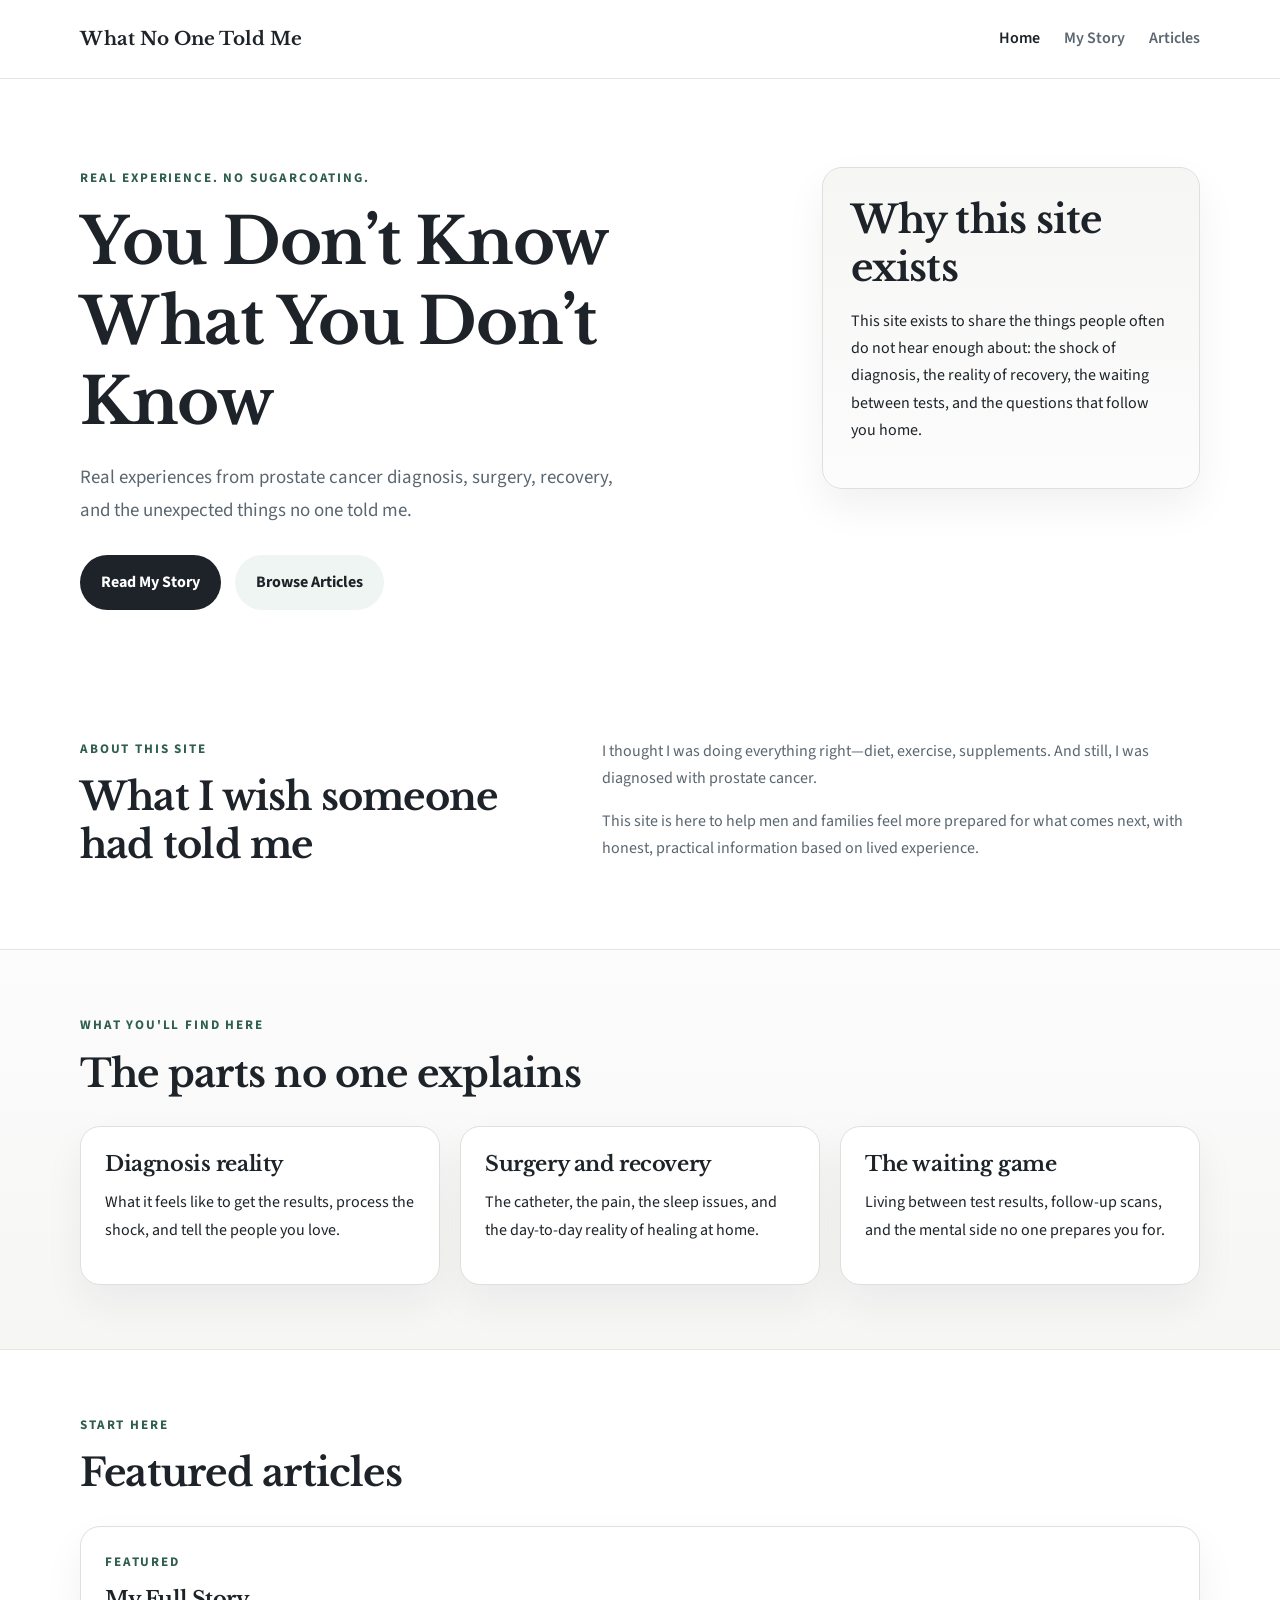
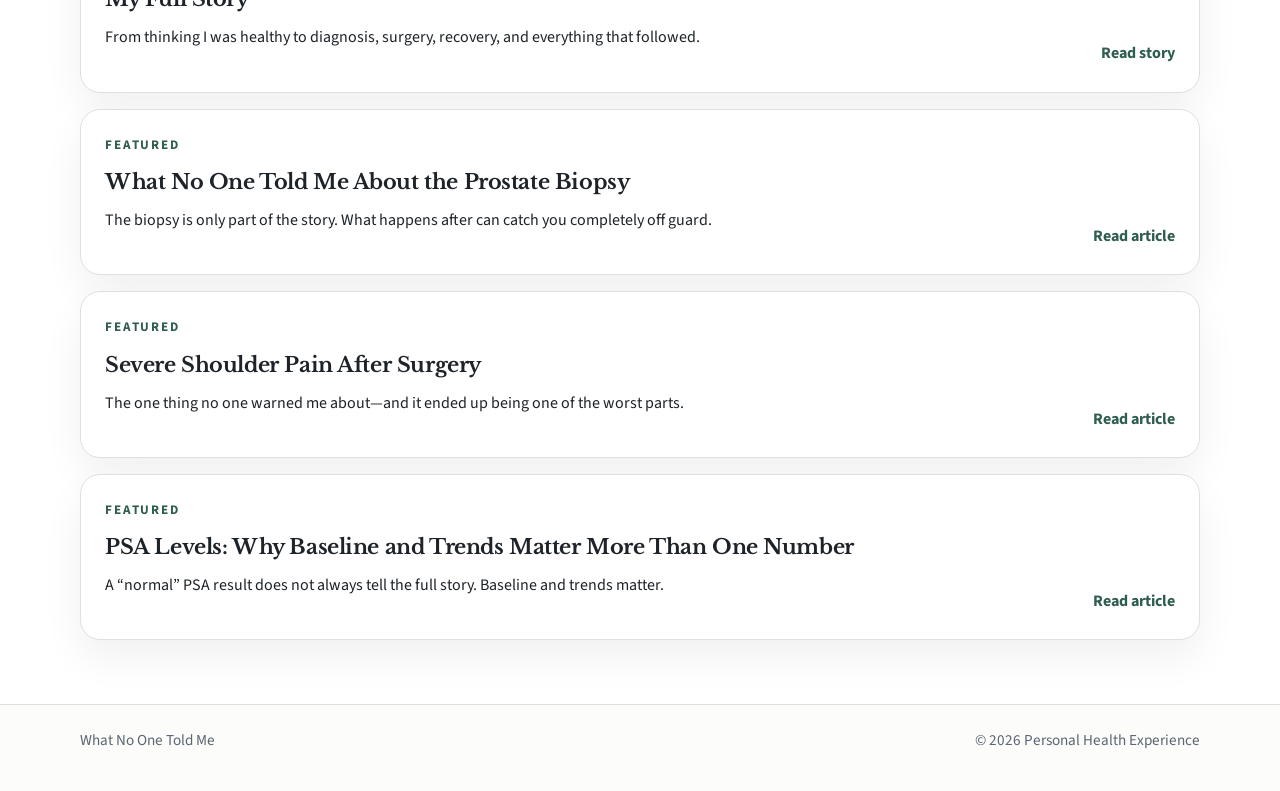
==== index.html @ bbd8e431 "Add files via upload" ====
<!DOCTYPE html>
<html lang="en">
<head>
  <meta charset="UTF-8">
  <meta name="viewport" content="width=device-width, initial-scale=1.0">
  <title>What No One Told Me</title>
  <meta
    name="description"
    content="Real experiences from prostate cancer diagnosis, surgery, recovery, and the unexpected things no one told me."
  >
  <link rel="preconnect" href="https://fonts.googleapis.com">
  <link rel="preconnect" href="https://fonts.gstatic.com" crossorigin>
  <link
    href="https://fonts.googleapis.com/css2?family=Libre+Baskerville:wght@400;700&family=Source+Sans+3:wght@400;500;600;700&display=swap"
    rel="stylesheet"
  >
  <link rel="stylesheet" href="styles.css">
</head>
<body>
  <header class="site-header">
    <div class="container">
      <nav class="navbar" aria-label="Main navigation">
        <a class="brand" href="index.html">What No One Told Me</a>
        <button class="nav-toggle" type="button" aria-expanded="false" aria-controls="site-menu">
          Menu
        </button>
        <div class="nav-links" id="site-menu">
          <a class="active" href="index.html">Home</a>
          <a href="story.html">My Story</a>
          <a href="articles.html">Articles</a>
        </div>
      </nav>
    </div>
  </header>

  <main>
    <section class="hero">
      <div class="container hero-grid">
        <div>
          <p class="eyebrow">Real experience. No sugarcoating.</p>
          <h1>You Don’t Know What You Don’t Know</h1>
          <p class="lead">
            Real experiences from prostate cancer diagnosis, surgery, recovery, and the unexpected things no one told me.
          </p>
          <div class="hero-actions">
            <a class="button" href="story.html">Read My Story</a>
            <a class="button button-secondary" href="articles.html">Browse Articles</a>
          </div>
        </div>
        <aside class="hero-panel">
          <h2>Why this site exists</h2>
          <p>
            This site exists to share the things people often do not hear enough about: the shock of diagnosis,
            the reality of recovery, the waiting between tests, and the questions that follow you home.
          </p>
        </aside>
      </div>
    </section>

    <section class="section">
      <div class="container section-grid">
        <div>
          <p class="section-label">About this site</p>
          <h2>What I wish someone had told me</h2>
        </div>
        <div class="section-copy">
          <p>
            I thought I was doing everything right—diet, exercise, supplements. And still, I was diagnosed with prostate cancer.
          </p>
          <p>
            This site is here to help men and families feel more prepared for what comes next, with honest, practical information based on lived experience.
          </p>
        </div>
      </div>
    </section>

    <section class="section section-muted">
      <div class="container">
        <div class="section-heading">
          <p class="section-label">What you'll find here</p>
          <h2>The parts no one explains</h2>
        </div>
        <div class="cards">
          <article class="info-card">
            <h3>Diagnosis reality</h3>
            <p>What it feels like to get the results, process the shock, and tell the people you love.</p>
          </article>
          <article class="info-card">
            <h3>Surgery and recovery</h3>
            <p>The catheter, the pain, the sleep issues, and the day-to-day reality of healing at home.</p>
          </article>
          <article class="info-card">
            <h3>The waiting game</h3>
            <p>Living between test results, follow-up scans, and the mental side no one prepares you for.</p>
          </article>
        </div>
      </div>
    </section>

    <section class="section">
      <div class="container">
        <div class="section-heading">
          <p class="section-label">Start here</p>
          <h2>Featured articles</h2>
        </div>
        <div class="article-list">
          <article class="article-card">
            <div>
              <p class="meta">Featured</p>
              <h3><a href="story.html">My Full Story</a></h3>
              <p>
                From thinking I was healthy to diagnosis, surgery, recovery, and everything that followed.
              </p>
            </div>
            <a class="text-link" href="story.html">Read story</a>
          </article>

          <article class="article-card">
            <div>
              <p class="meta">Featured</p>
              <h3><a href="biopsy.html">What No One Told Me About the Prostate Biopsy</a></h3>
              <p>
                The biopsy is only part of the story. What happens after can catch you completely off guard.
              </p>
            </div>
            <a class="text-link" href="biopsy.html">Read article</a>
          </article>

          <article class="article-card">
            <div>
              <p class="meta">Featured</p>
              <h3><a href="article.html">Severe Shoulder Pain After Surgery</a></h3>
              <p>
                The one thing no one warned me about—and it ended up being one of the worst parts.
              </p>
            </div>
            <a class="text-link" href="article.html">Read article</a>
          </article>

          <article class="article-card">
            <div>
              <p class="meta">Featured</p>
              <h3><a href="psa.html">PSA Levels: Why Baseline and Trends Matter More Than One Number</a></h3>
              <p>
                A “normal” PSA result does not always tell the full story. Baseline and trends matter.
              </p>
            </div>
            <a class="text-link" href="psa.html">Read article</a>
          </article>
        </div>
      </div>
    </section>
  </main>

  <footer class="site-footer">
    <div class="container footer-inner">
      <p>What No One Told Me</p>
      <p>&copy; <span id="year"></span> Personal Health Experience</p>
    </div>
  </footer>

  <script src="script.js"></script>
</body>
</html>
---- styles.css ----
:root {
  --background: #ffffff;
  --surface: #f6f7f5;
  --text: #1d2328;
  --muted: #5a6670;
  --border: #dbe2dd;
  --accent: #2f5d50;
  --accent-soft: #eff5f2;
  --shadow: 0 18px 40px rgba(15, 23, 42, 0.06);
  --radius: 20px;
  --container: 1120px;
  --narrow: 760px;
}

*,
*::before,
*::after {
  box-sizing: border-box;
}

html {
  scroll-behavior: smooth;
}

body {
  margin: 0;
  font-family: "Source Sans 3", Arial, sans-serif;
  background: var(--background);
  color: var(--text);
  line-height: 1.7;
}

img {
  display: block;
  max-width: 100%;
}

a {
  color: inherit;
  text-decoration: none;
}

p,
h1,
h2,
h3 {
  margin-top: 0;
}

h1,
h2,
h3 {
  font-family: "Libre Baskerville", Georgia, serif;
  line-height: 1.25;
  letter-spacing: -0.02em;
}

h1 {
  font-size: clamp(2.4rem, 5vw, 4.4rem);
  margin-bottom: 1.25rem;
}

h2 {
  font-size: clamp(1.7rem, 3vw, 2.4rem);
  margin-bottom: 1rem;
}

h3 {
  font-size: 1.3rem;
  margin-bottom: 0.75rem;
}

.container {
  width: min(calc(100% - 2rem), var(--container));
  margin: 0 auto;
}

.narrow {
  width: min(calc(100% - 2rem), var(--narrow));
}

.site-header {
  position: sticky;
  top: 0;
  z-index: 20;
  background: rgba(255, 255, 255, 0.94);
  border-bottom: 1px solid rgba(219, 226, 221, 0.8);
  backdrop-filter: blur(16px);
}

.navbar {
  display: flex;
  align-items: center;
  justify-content: space-between;
  gap: 1rem;
  min-height: 78px;
}

.brand {
  font-family: "Libre Baskerville", Georgia, serif;
  font-size: 1.15rem;
  font-weight: 700;
}

.nav-links {
  display: flex;
  align-items: center;
  gap: 1.5rem;
}

.nav-links a {
  color: var(--muted);
  font-weight: 600;
  transition: color 0.2s ease;
}

.nav-links a:hover,
.nav-links a.active {
  color: var(--text);
}

.nav-toggle {
  display: none;
  border: 1px solid var(--border);
  background: var(--background);
  color: var(--text);
  border-radius: 999px;
  padding: 0.6rem 1rem;
  font: inherit;
}

.hero,
.page-hero {
  padding: 5.5rem 0 4rem;
}

.hero-grid {
  display: grid;
  grid-template-columns: minmax(0, 1.5fr) minmax(280px, 0.8fr);
  gap: 2rem;
  align-items: start;
}

.hero-panel {
  background: linear-gradient(180deg, var(--surface), #fbfcfb);
  border: 1px solid var(--border);
  border-radius: var(--radius);
  box-shadow: var(--shadow);
  padding: 1.75rem;
}

.eyebrow,
.section-label,
.meta {
  color: var(--accent);
  font-size: 0.82rem;
  font-weight: 700;
  letter-spacing: 0.14em;
  text-transform: uppercase;
}

.lead {
  font-size: 1.18rem;
  color: var(--muted);
  max-width: 62ch;
}

.hero-actions {
  display: flex;
  flex-wrap: wrap;
  gap: 0.9rem;
  margin-top: 1.8rem;
}

.button {
  display: inline-flex;
  align-items: center;
  justify-content: center;
  min-height: 48px;
  padding: 0.85rem 1.3rem;
  border-radius: 999px;
  background: var(--text);
  color: #ffffff;
  font-weight: 700;
}

.button-secondary {
  background: var(--accent-soft);
  color: var(--text);
}

.section {
  padding: 4rem 0;
}

.section-muted {
  background: linear-gradient(180deg, #fbfcfb 0%, var(--surface) 100%);
  border-top: 1px solid rgba(219, 226, 221, 0.75);
  border-bottom: 1px solid rgba(219, 226, 221, 0.75);
}

.section-grid {
  display: grid;
  grid-template-columns: minmax(0, 0.9fr) minmax(0, 1.1fr);
  gap: 2rem;
}

.section-copy {
  color: var(--muted);
}

.section-heading {
  margin-bottom: 1.8rem;
}

.cards {
  display: grid;
  grid-template-columns: repeat(3, minmax(0, 1fr));
  gap: 1.25rem;
}

.info-card,
.article-card,
.article-preview {
  background: #ffffff;
  border: 1px solid var(--border);
  border-radius: var(--radius);
  box-shadow: var(--shadow);
}

.info-card {
  padding: 1.5rem;
}

.article-list,
.article-stack {
  display: grid;
  gap: 1rem;
}

.article-card,
.article-preview {
  padding: 1.5rem;
}

.article-card {
  display: flex;
  align-items: flex-end;
  justify-content: space-between;
  gap: 1rem;
}

.text-link {
  color: var(--accent);
  font-weight: 700;
  white-space: nowrap;
}

.page-main {
  min-height: calc(100vh - 160px);
}

.article-page {
  padding: 3rem 0 5rem;
}

.readable {
  font-size: 1.1rem;
}

.readable p,
.readable h2 {
  margin-bottom: 1.4rem;
}

.site-footer {
  border-top: 1px solid var(--border);
  padding: 1.4rem 0;
  background: #fcfcfb;
}

.footer-inner {
  display: flex;
  justify-content: space-between;
  gap: 1rem;
  color: var(--muted);
  font-size: 0.95rem;
}

@media (max-width: 860px) {
  .hero-grid,
  .section-grid,
  .cards {
    grid-template-columns: 1fr;
  }

  .article-card {
    flex-direction: column;
    align-items: flex-start;
  }

  .nav-toggle {
    display: inline-flex;
  }

  .navbar {
    flex-wrap: wrap;
    padding: 0.9rem 0;
  }

  .nav-links {
    display: none;
    width: 100%;
    flex-direction: column;
    align-items: flex-start;
    gap: 0.9rem;
    padding: 0.35rem 0 0.6rem;
  }

  .nav-links.open {
    display: flex;
  }
}

@media (max-width: 600px) {
  .hero,
  .page-hero,
  .section,
  .article-page {
    padding-top: 3.5rem;
    padding-bottom: 3rem;
  }

  .footer-inner {
    flex-direction: column;
  }
}
.hero-story {
  padding-bottom: 3rem;
}

.story-layout {
  max-width: 820px;
}

.story-content {
  display: flex;
  flex-direction: column;
  gap: 2.5rem;
}

.story-section h2 {
  margin-bottom: 1rem;
}

.story-section p {
  margin-bottom: 1rem;
}
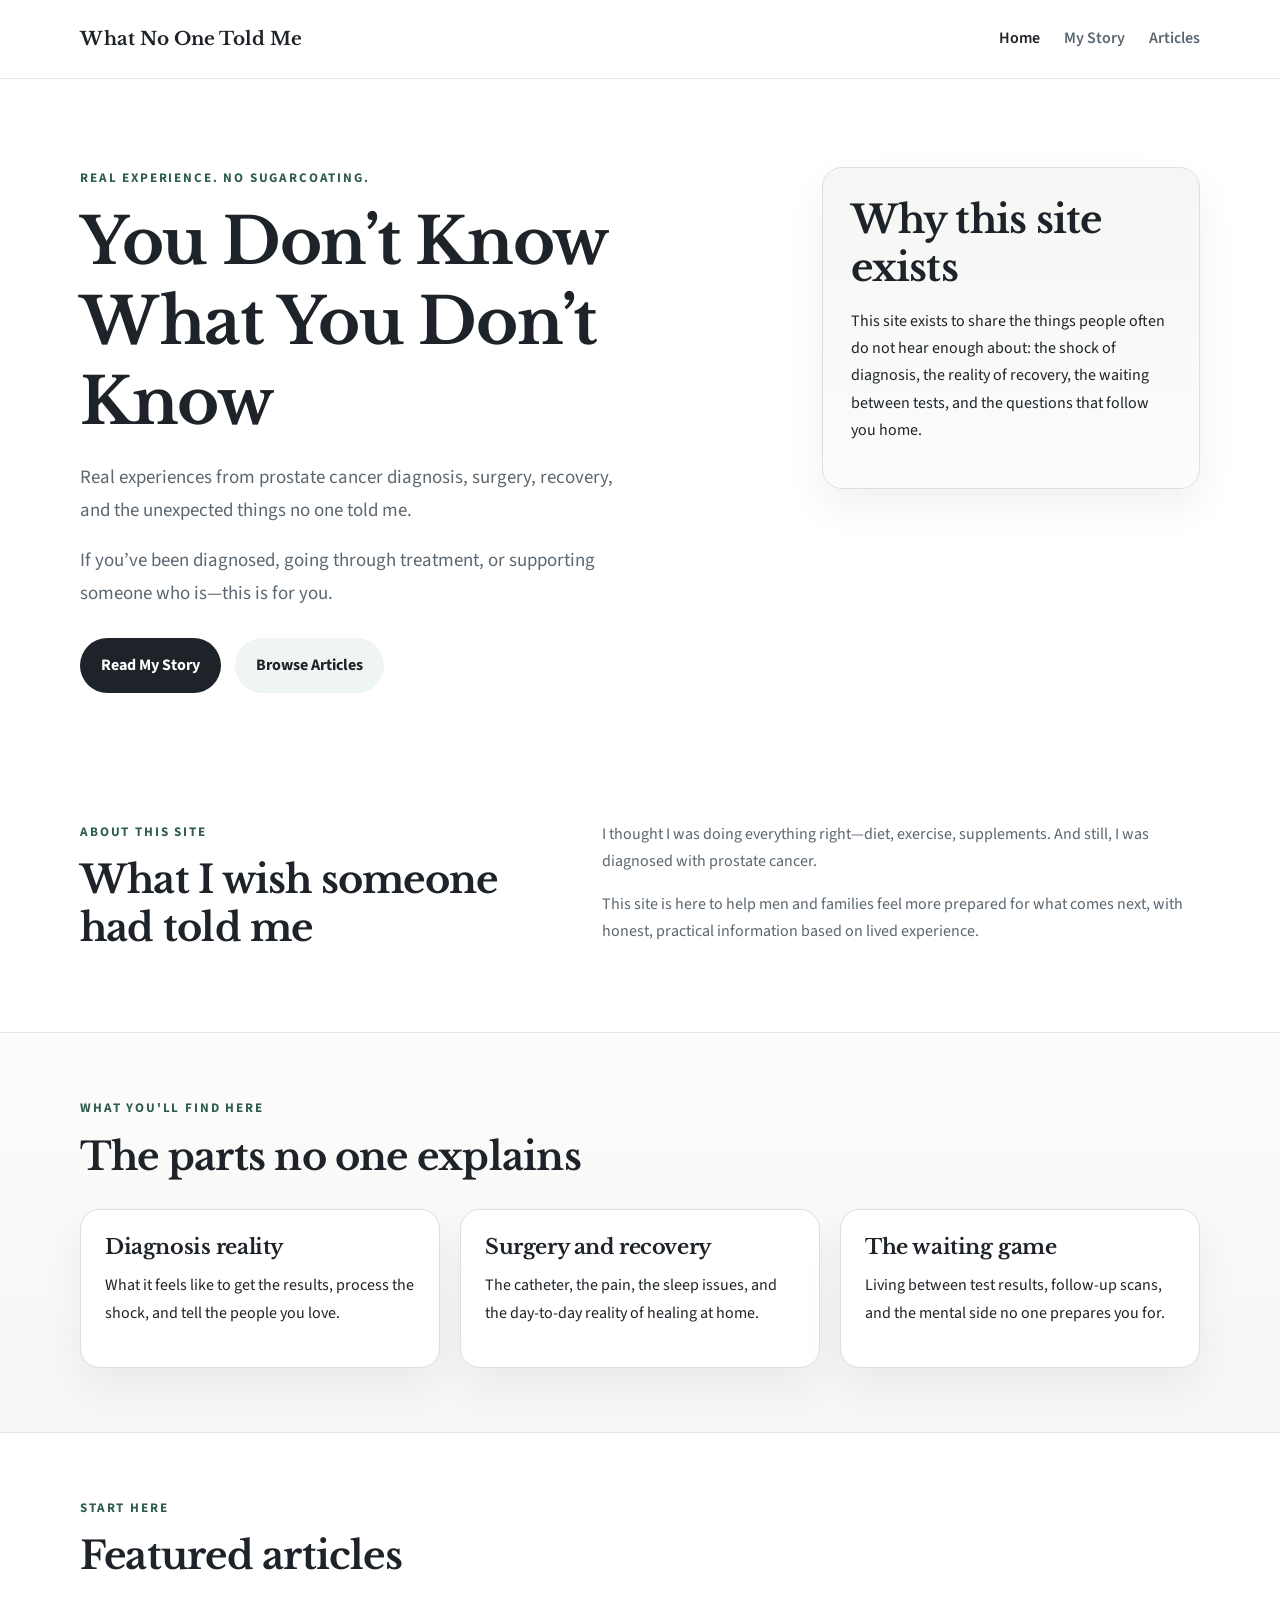
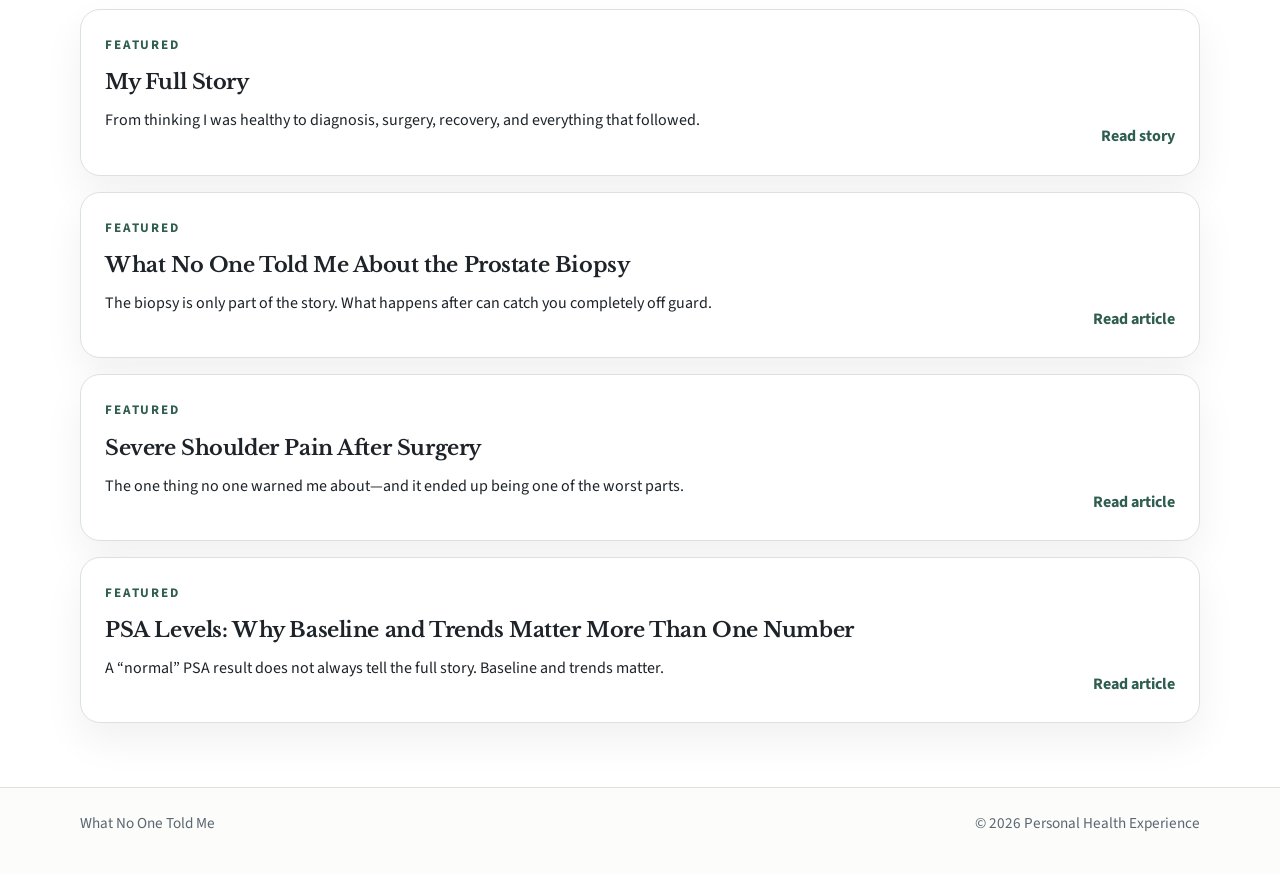
==== commit ae21954e: "Add files via upload" ====
--- a/index.html
+++ b/index.html
@@ -42,6 +42,9 @@
           <p class="lead">
             Real experiences from prostate cancer diagnosis, surgery, recovery, and the unexpected things no one told me.
           </p>
+<p class="lead">
+  If you’ve been diagnosed, going through treatment, or supporting someone who is—this is for you.
+</p>
           <div class="hero-actions">
             <a class="button" href="story.html">Read My Story</a>
             <a class="button button-secondary" href="articles.html">Browse Articles</a>
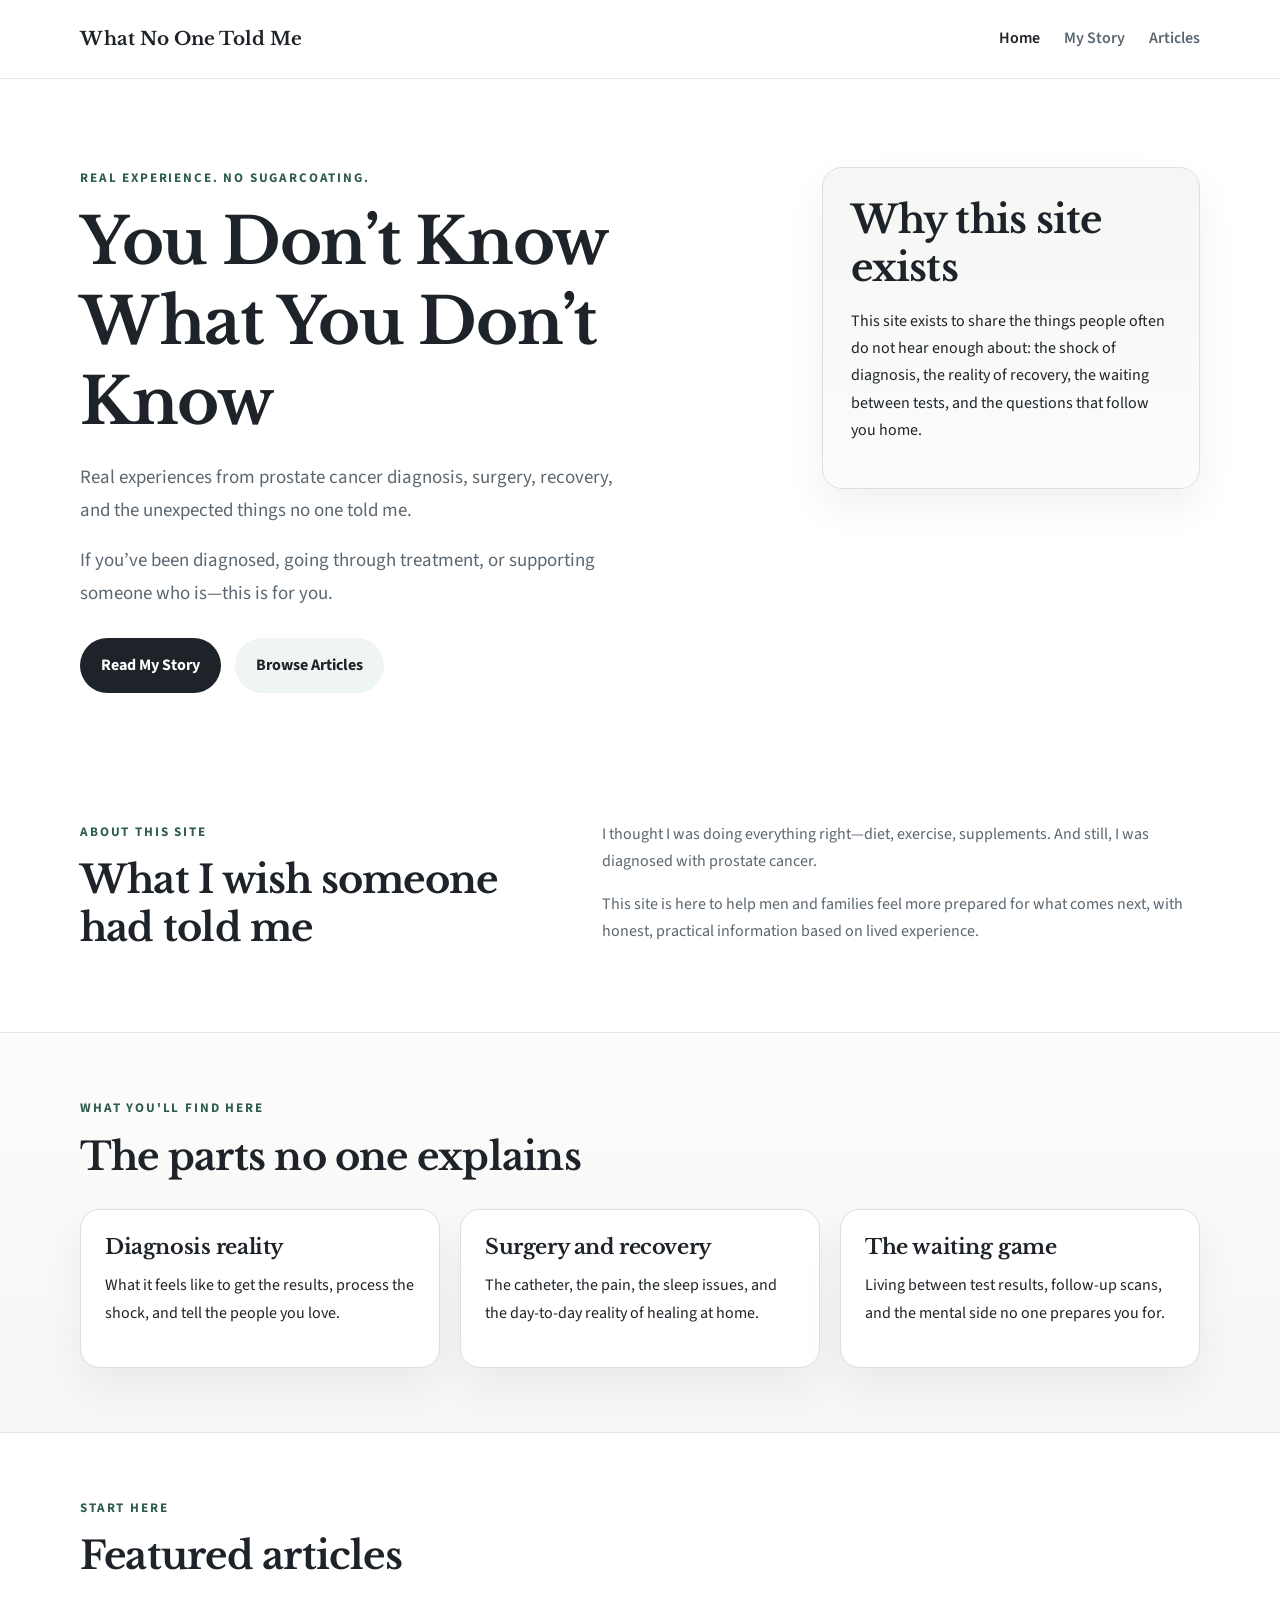
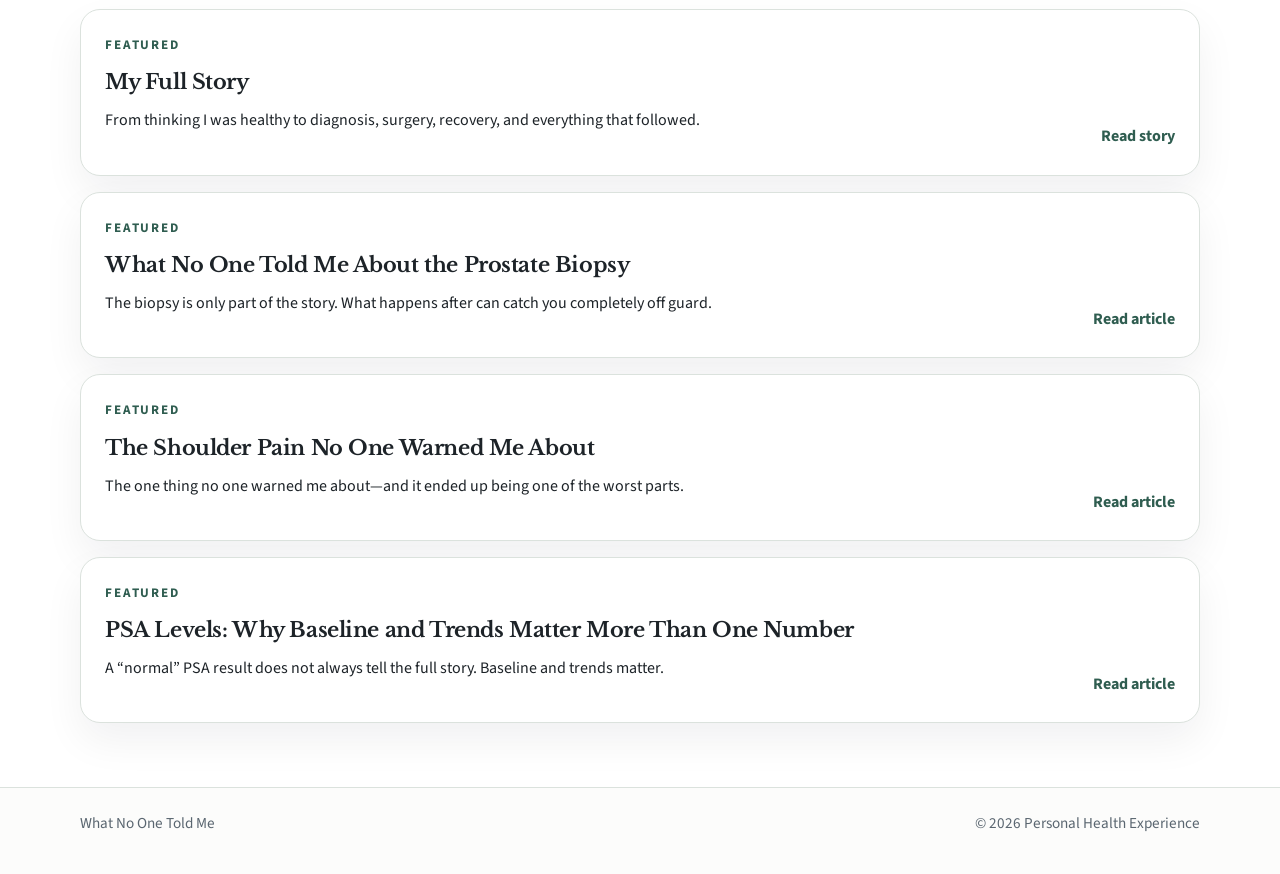
==== commit b5732c91: "Add files via upload" ====
--- a/index.html
+++ b/index.html
@@ -132,7 +132,7 @@
           <article class="article-card">
             <div>
               <p class="meta">Featured</p>
-              <h3><a href="article.html">Severe Shoulder Pain After Surgery</a></h3>
+              <h3><a href="article.html">The Shoulder Pain No One Warned Me About</a></h3>
               <p>
                 The one thing no one warned me about—and it ended up being one of the worst parts.
               </p>
